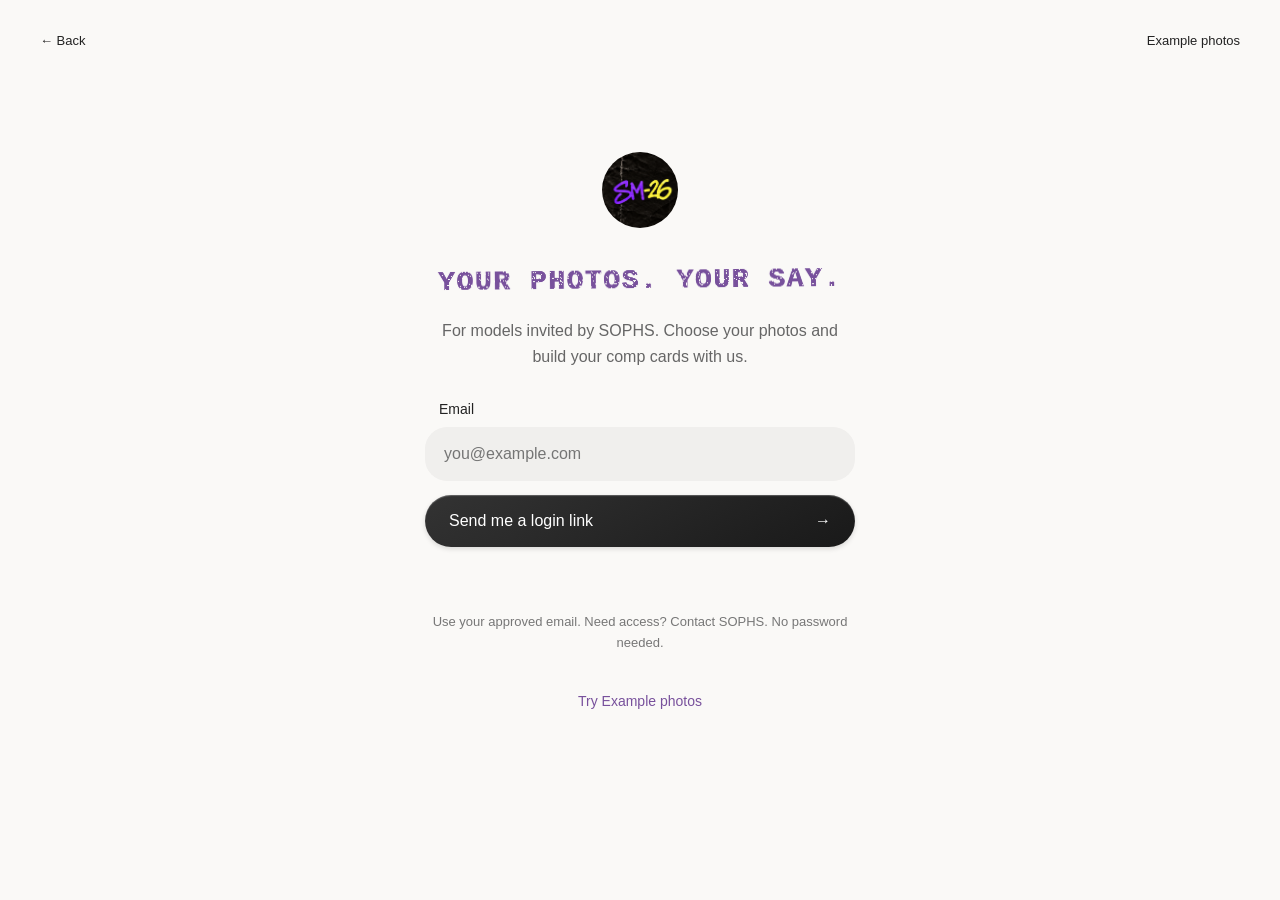
==== model-login.html @ f135d904 "Upload Soph's Models website" ====
<!doctype html><html lang="en"><head><meta charset="utf-8"><meta name="viewport" content="width=device-width,initial-scale=1,viewport-fit=cover"><title>Model Login · Sophs Model</title><link rel="stylesheet" href="model-login.css?v=stamp-1"></head><body><svg class="stamp-filters" aria-hidden="true" focusable="false" xmlns="http://www.w3.org/2000/svg"><defs><filter id="stamp-ink" x="-3%" y="-10%" width="106%" height="120%" color-interpolation-filters="sRGB"><feTurbulence type="fractalNoise" baseFrequency=".65" numOctaves="3" seed="17" result="noise"/><feColorMatrix in="noise" type="luminanceToAlpha" result="grain"/><feComponentTransfer in="grain" result="wear"><feFuncA type="discrete" tableValues="0 0 0 1 1 1 1 1"/></feComponentTransfer><feComposite in="SourceGraphic" in2="wear" operator="in"/></filter></defs></svg><nav><a href="./" aria-label="Back to models">← Back</a><a href="model-review.html?example=1">Example photos</a></nav><main><img src="assets/sophs-portal-logo.svg" width="76" height="76" alt="Sophs SM-26"><h1>Your photos. Your say.</h1><p>For models invited by SOPHS. Choose your photos and build your comp cards with us.</p><form id="model-login"><label for="login-email">Email</label><input id="login-email" name="email" type="email" autocomplete="email" required maxlength="254" placeholder="you@example.com"><button id="login-submit" type="submit">Send me a login link <span aria-hidden="true">→</span></button></form><p id="login-status" role="status" aria-live="polite"></p><p class="hint">Use your approved email. Need access? Contact SOPHS. No password needed.</p><div id="logged-in" hidden><a class="primary-link" href="model-review.html">Open your photos →</a><button id="sign-out">Sign out</button></div><a class="example" href="model-review.html?example=1">Try Example photos</a></main><script src="supabase-config.js?v=1"></script><script src="model-auth.js"></script><script src="model-login.js"></script></body></html>
---- model-login.css ----
:root{font-family:-apple-system,BlinkMacSystemFont,"Segoe UI",sans-serif;color:#222;background:#faf9f7}*{box-sizing:border-box}body{margin:0;padding:0 24px}a{color:inherit;text-decoration:none}nav{display:flex;justify-content:space-between;gap:20px;max-width:1200px;margin:auto;padding:18px 0;font-size:13px}nav a{display:flex;align-items:center;min-height:44px}main{max-width:430px;margin:clamp(24px,8vh,100px) auto 60px;text-align:center}main>img{border-radius:50%;margin-bottom:30px}h1{font-size:clamp(27px,5vw,34px);font-weight:400;letter-spacing:-.04em;line-height:1.2;margin:0 0 18px}p{font-size:16px;line-height:1.65;margin:16px 0 24px;color:#666}form{text-align:left;margin-top:30px}label{display:block;font-size:14px;margin:0 14px 10px}input{width:100%;min-height:54px;background:#f0efed;border:1px solid transparent;border-radius:22px;padding:14px 18px;font:inherit;font-size:16px;color:#222}input:focus{outline:2px solid #78519c;outline-offset:3px}button,.primary-link{font:inherit;border:0;border-radius:999px;min-height:52px;padding:14px 24px;cursor:pointer}form button,.primary-link{display:flex;justify-content:space-between;gap:20px;align-items:center;background:linear-gradient(150deg,#333,#191919);color:white;box-shadow:inset 0 1px 1px #ffffff40,0 2px 5px #0002;width:100%;margin-top:14px}button:disabled{opacity:.5;cursor:wait}.hint{font-size:13px;color:#777;line-height:1.65}.example{display:inline-flex;align-items:center;min-height:48px;color:#78519c;font-size:14px}#login-status{font-size:14px;min-height:24px;color:#78519c}#sign-out{background:#f0efed;margin-top:14px}a:focus-visible,button:focus-visible{outline:2px solid #78519c;outline-offset:4px}[hidden]{display:none!important}@media(max-width:600px){body{padding:0 20px}main{margin-top:32px}}

/* Shared purple worn-stamp treatment used in Sophie's photo review. */
.stamp-filters{position:absolute;width:0;height:0;overflow:hidden;pointer-events:none}
h1{font-family:'Courier New',Courier,monospace;font-size:clamp(22px,4vw,28px);font-weight:700;text-transform:uppercase;letter-spacing:.055em;color:#78519c;filter:url('#stamp-ink');text-shadow:.35px 0 currentColor,-.2px .25px currentColor;transform:rotate(-.6deg);line-height:1.35}
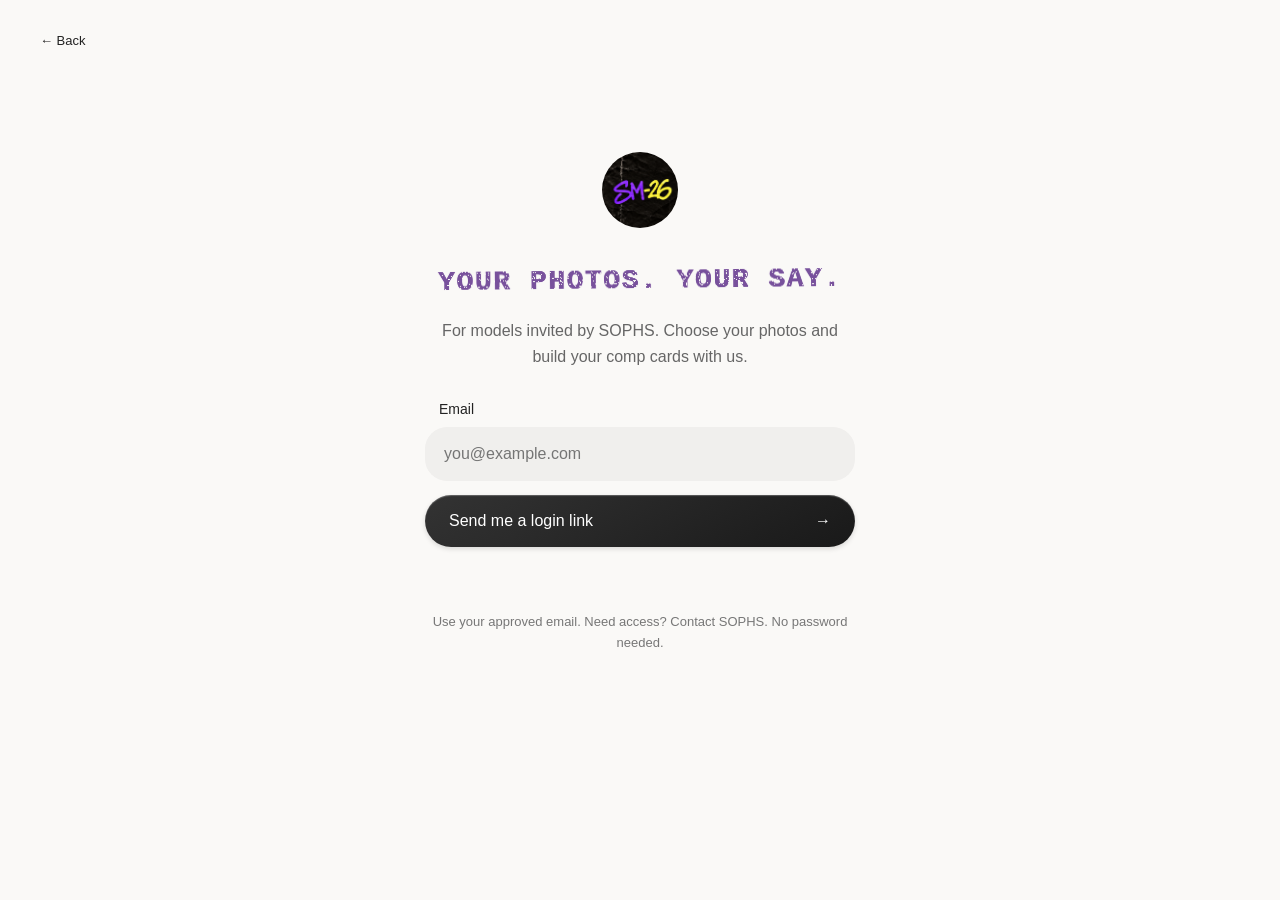
==== commit 0a7dc299: "Update Sophie website from reviewed source Integrate frontend updates from her-3000/modeling-company" ====
--- a/model-login.html
+++ b/model-login.html
@@ -1 +1 @@
-<!doctype html><html lang="en"><head><meta charset="utf-8"><meta name="viewport" content="width=device-width,initial-scale=1,viewport-fit=cover"><title>Model Login · Sophs Model</title><link rel="stylesheet" href="model-login.css?v=stamp-1"></head><body><svg class="stamp-filters" aria-hidden="true" focusable="false" xmlns="http://www.w3.org/2000/svg"><defs><filter id="stamp-ink" x="-3%" y="-10%" width="106%" height="120%" color-interpolation-filters="sRGB"><feTurbulence type="fractalNoise" baseFrequency=".65" numOctaves="3" seed="17" result="noise"/><feColorMatrix in="noise" type="luminanceToAlpha" result="grain"/><feComponentTransfer in="grain" result="wear"><feFuncA type="discrete" tableValues="0 0 0 1 1 1 1 1"/></feComponentTransfer><feComposite in="SourceGraphic" in2="wear" operator="in"/></filter></defs></svg><nav><a href="./" aria-label="Back to models">← Back</a><a href="model-review.html?example=1">Example photos</a></nav><main><img src="assets/sophs-portal-logo.svg" width="76" height="76" alt="Sophs SM-26"><h1>Your photos. Your say.</h1><p>For models invited by SOPHS. Choose your photos and build your comp cards with us.</p><form id="model-login"><label for="login-email">Email</label><input id="login-email" name="email" type="email" autocomplete="email" required maxlength="254" placeholder="you@example.com"><button id="login-submit" type="submit">Send me a login link <span aria-hidden="true">→</span></button></form><p id="login-status" role="status" aria-live="polite"></p><p class="hint">Use your approved email. Need access? Contact SOPHS. No password needed.</p><div id="logged-in" hidden><a class="primary-link" href="model-review.html">Open your photos →</a><button id="sign-out">Sign out</button></div><a class="example" href="model-review.html?example=1">Try Example photos</a></main><script src="supabase-config.js?v=1"></script><script src="model-auth.js"></script><script src="model-login.js"></script></body></html>
+<!doctype html><html lang="en"><head><meta charset="utf-8"><meta name="viewport" content="width=device-width,initial-scale=1,viewport-fit=cover"><title>Model Login · Sophs Model</title><link rel="stylesheet" href="model-login.css?v=stamp-1"></head><body><svg class="stamp-filters" aria-hidden="true" focusable="false" xmlns="http://www.w3.org/2000/svg"><defs><filter id="stamp-ink" x="-3%" y="-10%" width="106%" height="120%" color-interpolation-filters="sRGB"><feTurbulence type="fractalNoise" baseFrequency=".65" numOctaves="3" seed="17" result="noise"/><feColorMatrix in="noise" type="luminanceToAlpha" result="grain"/><feComponentTransfer in="grain" result="wear"><feFuncA type="discrete" tableValues="0 0 0 1 1 1 1 1"/></feComponentTransfer><feComposite in="SourceGraphic" in2="wear" operator="in"/></filter></defs></svg><nav><a href="./" aria-label="Back to models">← Back</a></nav><main><img src="assets/sophs-portal-logo.svg" width="76" height="76" alt="Sophs SM-26"><h1>Your photos. Your say.</h1><p>For models invited by SOPHS. Choose your photos and build your comp cards with us.</p><form id="model-login"><label for="login-email">Email</label><input id="login-email" name="email" type="email" autocomplete="email" required maxlength="254" placeholder="you@example.com"><button id="login-submit" type="submit">Send me a login link <span aria-hidden="true">→</span></button></form><p id="login-status" role="status" aria-live="polite"></p><p class="hint">Use your approved email. Need access? Contact SOPHS. No password needed.</p><div id="logged-in" hidden><a class="primary-link" href="model-review.html">Open your photos →</a><button id="sign-out">Sign out</button></div></main><script src="supabase-config.js?v=1"></script><script src="model-auth.js"></script><script src="model-login.js"></script></body></html>
